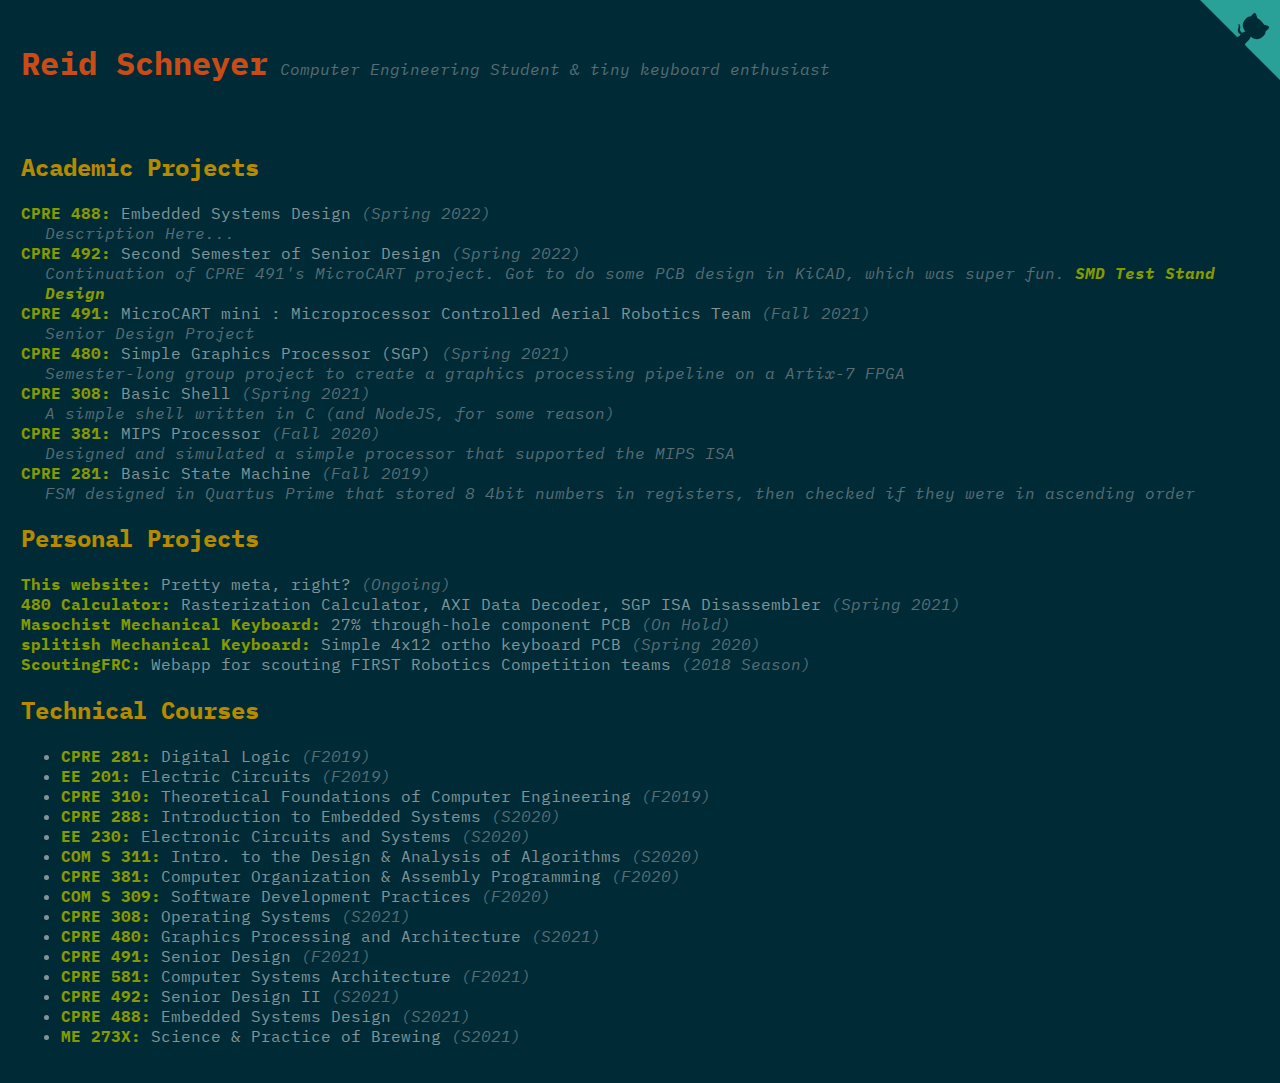
==== index.html @ e94dc869 "forgot I dropped 490 lol" ====
<!DOCTYPE html>
<html>
    <head>

        <link rel="stylesheet" href="style.css">
        <link rel="preconnect" href="https://fonts.gstatic.com">
        <link href="https://fonts.googleapis.com/css2?family=IBM+Plex+Mono&display=swap" rel="stylesheet">
        <link rel="icon" type="image/png" href="ried.png">
        <script src="index.js"></script>
        <title>Reid Schneyer</title>
    </head>
    <body>
        <a href="https://github.com/RSchneyer" class="github-corner" aria-label="View source on GitHub"><svg width="80" height="80" viewBox="0 0 250 250" style="fill:#2aa198; color:#002b36; position: absolute; top: 0; border: 0; right: 0;" aria-hidden="true"><path d="M0,0 L115,115 L130,115 L142,142 L250,250 L250,0 Z"></path><path d="M128.3,109.0 C113.8,99.7 119.0,89.6 119.0,89.6 C122.0,82.7 120.5,78.6 120.5,78.6 C119.2,72.0 123.4,76.3 123.4,76.3 C127.3,80.9 125.5,87.3 125.5,87.3 C122.9,97.6 130.6,101.9 134.4,103.2" fill="currentColor" style="transform-origin: 130px 106px;" class="octo-arm"></path><path d="M115.0,115.0 C114.9,115.1 118.7,116.5 119.8,115.4 L133.7,101.6 C136.9,99.2 139.9,98.4 142.2,98.6 C133.8,88.0 127.5,74.4 143.8,58.0 C148.5,53.4 154.0,51.2 159.7,51.0 C160.3,49.4 163.2,43.6 171.4,40.1 C171.4,40.1 176.1,42.5 178.8,56.2 C183.1,58.6 187.2,61.8 190.9,65.4 C194.5,69.0 197.7,73.2 200.1,77.6 C213.8,80.2 216.3,84.9 216.3,84.9 C212.7,93.1 206.9,96.0 205.4,96.6 C205.1,102.4 203.0,107.8 198.3,112.5 C181.9,128.9 168.3,122.5 157.7,114.1 C157.9,116.9 156.7,120.9 152.7,124.9 L141.0,136.5 C139.8,137.7 141.6,141.9 141.8,141.8 Z" fill="currentColor" class="octo-body"></path></svg></a><style>.github-corner:hover .octo-arm{animation:octocat-wave 560ms ease-in-out}@keyframes octocat-wave{0%,100%{transform:rotate(0)}20%,60%{transform:rotate(-25deg)}40%,80%{transform:rotate(10deg)}}@media (max-width:500px){.github-corner:hover .octo-arm{animation:none}.github-corner .octo-arm{animation:octocat-wave 560ms ease-in-out}}</style>
        <div class="flex-all">
            <div class="flex-header">
                <h1>Reid Schneyer</h1>
                <i>Computer Engineering Student & tiny keyboard enthusiast</i>
            </div>
            <div class="flex-content">
                <div>
                    <h2>Academic Projects</h2>
                    <div class="flex-project">
                        <b>CPRE 488:</b>
                        <span>Embedded Systems Design</span>
                        <i>(Spring 2022)</i>
                        <div style="display: block;" class="info" id="kb_firmware_info">
                            <i>Description Here...</i>
                        </div>
                    </div>
                    <div class="flex-project">
                        <b>CPRE 492:</b>
                        <span>Second Semester of Senior Design</span>
                        <i>(Spring 2022)</i>
                        <div style="display: block;" class="info" id="kb_firmware_info">
                            <i>Continuation of CPRE 491's MicroCART project. Got to do some PCB design in KiCAD, which was super fun.</i>
                            <i><a href="https://github.com/RSchneyer/test_stand_smd_design">SMD Test Stand Design</a></i>
                        </div>
                    </div>
                    <div class="flex-project">
                        <b onclick="showProjectData('senior_design')">CPRE 491:</b>
                        <span> MicroCART mini : Microprocessor Controlled Aerial Robotics Team</span>
                        <i>(Fall 2021)</i>
                        <div style="display: block;" class="info" id="kb_firmware_info">
                            <i>Senior Design Project</i>
                        </div>
                    </div>
                    <div class="flex-project">
                        <b onclick="showProjectData('sgp_info')">CPRE 480:</b>
                        <span>Simple Graphics Processor (SGP)</span>
                        <i>(Spring 2021)</i>
                        <div style="display: block;" class="info" id="sgp_info">
                            <i>Semester-long group project to create a graphics processing pipeline on a Artix-7 FPGA</i>
                        </div>
                    </div>
                    <div class="flex-project">
                        <b onclick="showProjectData('shell_info')">CPRE 308:</b>
                        <span>Basic Shell</span>
                        <i>(Spring 2021)</i>
                        <div style="display: block;" class="info" id="shell_info">
                            <i>A simple shell written in C (and NodeJS, for some reason)</i>
                        </div>
                    </div>
                    <div class="flex-project">
                        <b onclick="showProjectData('proc_info')">CPRE 381:</b>
                        <span>MIPS Processor</span>
                        <i>(Fall 2020)</i>
                        <div style="display: block;" class="info" id="proc_info">
                            <i>Designed and simulated a simple processor that supported the MIPS ISA</i>
                        </div>
                    </div>
                    <div class="flex-project">
                        <b onclick="showProjectData('fsm_info')">CPRE 281:</b>
                        <span>Basic State Machine</span>
                        <i>(Fall 2019)</i>
                        <div style="display: block;" class="info" id="fsm_info">
                            <i>FSM designed in Quartus Prime that stored 8 4bit numbers in registers, then checked if they were in ascending order </i>
                        </div>
                    </div>
                </div>
                <div>
                    <h2>Personal Projects</h2>
                    <div class="flex-project">
                        <a href="https://github.com/RSchneyer/rschneyer.github.io" target="_blank">This website:</a>
                        <span>Pretty meta, right?</span>
                        <i>(Ongoing)</i>
                    </div>
                    <div class="flex-project">
                        <a href="https://github.com/RSchneyer/raster_calc" target="_blank">480 Calculator:</a>
                        <span>Rasterization Calculator, AXI Data Decoder, SGP ISA Disassembler</span>
                        <i>(Spring 2021)</i>
                    </div>
                    <div class="flex-project">
                        <a href="https://github.com/RSchneyer/masochist" target="_blank">Masochist Mechanical Keyboard:</a>
                        <span>27% through-hole component PCB</span>
                        <i>(On Hold)</i>
                    </div>
                    <div class="flex-project">
                        <a href="https://github.com/RSchneyer/splitish" target="_blank">splitish Mechanical Keyboard:</a>
                        <span>Simple 4x12 ortho keyboard PCB</span>
                        <i>(Spring 2020)</i>
                    </div>
                    <div class="flex-project">
                        <a href="https://github.com/RSchneyer/scoutingfrc" target="_blank">ScoutingFRC:</a>
                        <span>Webapp for scouting FIRST Robotics Competition teams</span>
                        <i>(2018 Season)</i>
                    </div>
                </div>
                <div>
                    <h2>Technical Courses</h2>
                    <ul>
                        <li><b>CPRE 281:</b> Digital Logic <i>(F2019)</i></li>
                        <li><b>EE 201:</b> Electric Circuits <i>(F2019)</i></li>
                        <li><b>CPRE 310:</b> Theoretical Foundations of Computer Engineering <i>(F2019)</i></li>
                        <li><b>CPRE 288:</b> Introduction to Embedded Systems <i>(S2020)</i></li>
                        <li><b>EE 230:</b> Electronic Circuits and Systems <i>(S2020)</i></li>
                        <li><b>COM S 311:</b> Intro. to the Design & Analysis of Algorithms <i>(S2020)</i></li>
                        <li><b>CPRE 381:</b> Computer Organization & Assembly Programming <i>(F2020)</i></li>
                        <li><b>COM S 309:</b> Software Development Practices <i>(F2020)</i></li>
                        <li><b>CPRE 308:</b> Operating Systems <i>(S2021)</i></li>
                        <li><b>CPRE 480:</b> Graphics Processing and Architecture <i>(S2021)</i></li>
                        <li><b>CPRE 491:</b> Senior Design <i>(F2021)</i></li>
                        <li><b>CPRE 581:</b> Computer Systems Architecture <i>(F2021)</i></li>
                        <li><b>CPRE 492:</b> Senior Design II <i>(S2021)</i></li>
                        <li><b>CPRE 488:</b> Embedded Systems Design <i>(S2021)</i></li>
                        <li><b>ME 273X:</b> Science & Practice of Brewing <i>(S2021)</i></li>
                    </ul>
                </div>
            </div>
        </div>
    </body>
</html>
---- style.css ----
:root{
    --emp-content: #93a1a1;
    --base-content: #839496;
    --bkgnd-color: #002b36;
    --base02: 	#073642;
    --sol-yel: #b58900;
    --sol-orng: #cb4b16;
    --sol-red: #dc322f;
    --sol-mag: #d33682;
    --sol-vio: #6c71c4;
    --sol-blu: #268bd2;
    --sol-cyn: #2aa198;
    --sol-grn: #859900; 
}

body {
    font-family: 'IBM Plex Mono';
    background-color: var(--bkgnd-color);
}
.flex-all {
    display: flex;
    flex-direction: column;
    color: var(--base-content);
}

.info {
    padding-left: 2%;
}

i {
    color:#586e75;
}
h1 {
    color: var(--sol-orng);
}
h2 {
    color: var(--sol-yel);
}
b {
    color:var(--sol-grn);
}
a {
    font-weight: bold;
    text-decoration: none;
}
a:link {
    color:var(--sol-grn);
    text-decoration: none;
}
a:visited {
    color:var(--sol-vio);
    text-decoration: none;
}

.flex-all > div {
    margin: 1%;
}
.flex-header {
    display: flex;
    flex-direction: row;

}

.flex-header > i {
    align-self:center; 
    padding-left: 1%;
    padding-top: 1%;
}
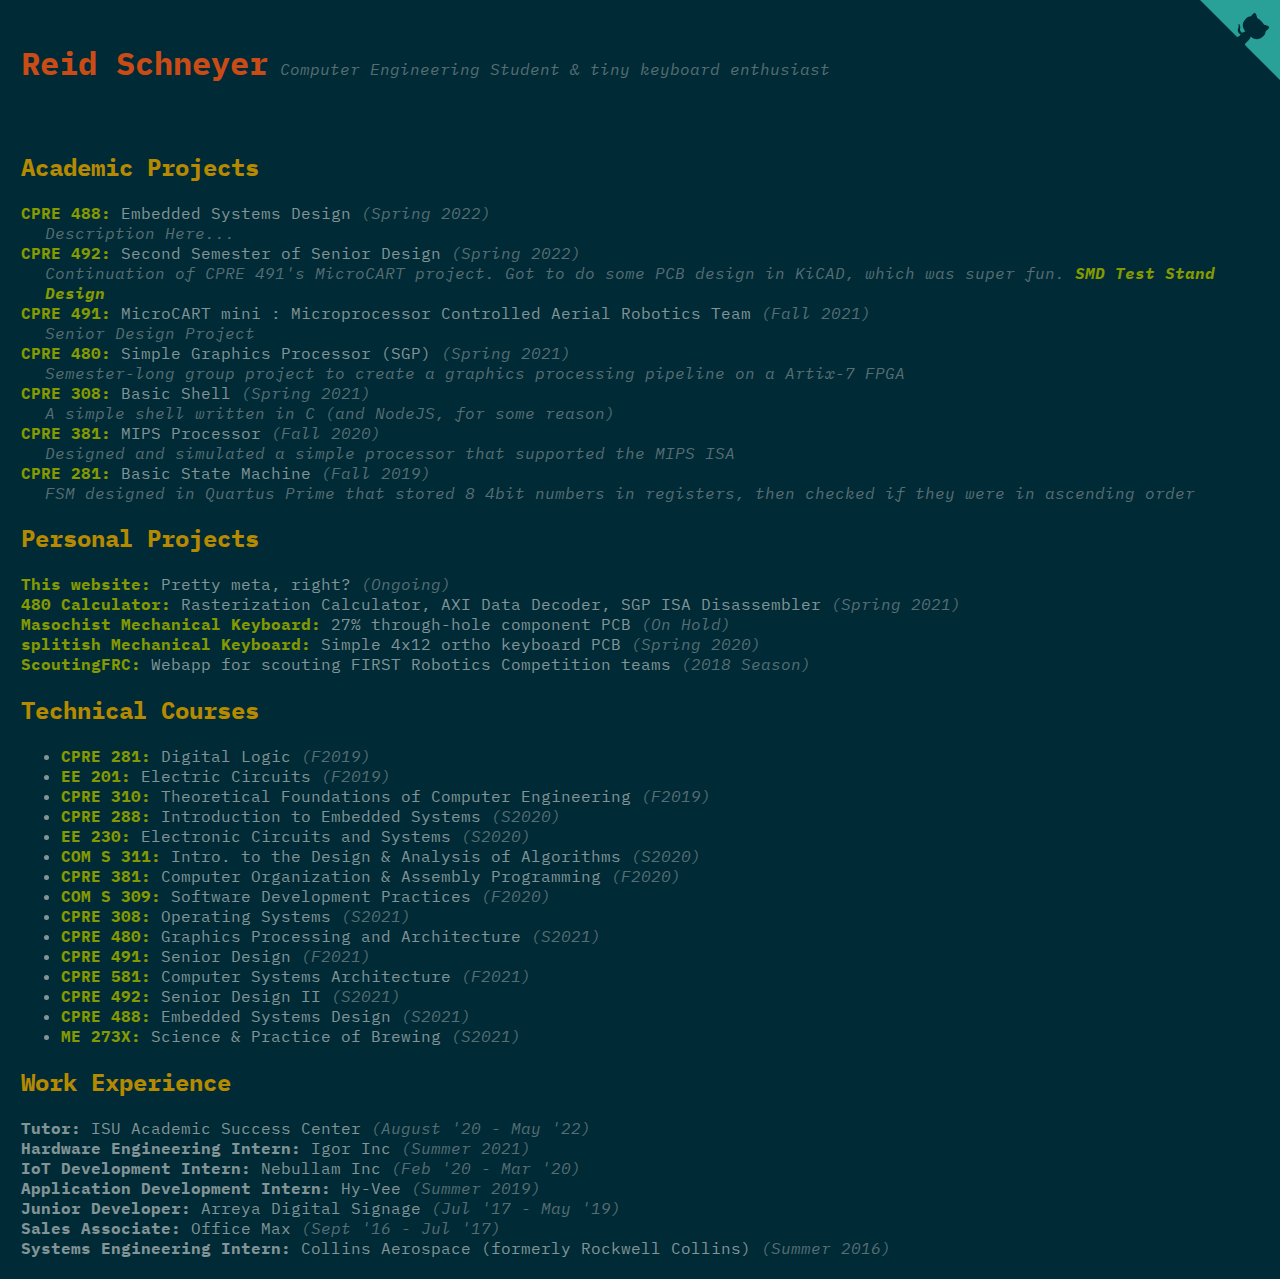
==== commit 5a4711d5: "added work experience" ====
--- a/index.html
+++ b/index.html
@@ -125,6 +125,49 @@
                         <li><b>ME 273X:</b> Science & Practice of Brewing <i>(S2021)</i></li>
                     </ul>
                 </div>
+                <div>
+                    <h2>Work Experience</h2>
+                    <!-- <div class="flex-project"> -->
+                        <!-- <a>Firmware Engineer:</a> -->
+                        <!-- <span>Milwaukee Tool</span> -->
+                        <!-- <i>(July 2022)</i> -->
+                    <!-- </div> -->
+                    <div class="flex-project">
+                        <a>Tutor:</a>
+                        <span>ISU Academic Success Center</span>
+                        <i>(August '20 - May '22)</i>
+                    </div>
+                    <div class="flex-project">
+                        <a>Hardware Engineering Intern:</a>
+                        <span>Igor Inc</span>
+                        <i>(Summer 2021)</i>
+                    </div>
+                    <div class="flex-project">
+                        <a>IoT Development Intern:</a>
+                        <span>Nebullam Inc</span>
+                        <i>(Feb '20 - Mar '20)</i>
+                    </div>
+                    <div class="flex-project">
+                        <a>Application Development Intern:</a>
+                        <span>Hy-Vee</span>
+                        <i>(Summer 2019)</i>
+                    </div>
+                    <div class="flex-project">
+                        <a>Junior Developer:</a>
+                        <span>Arreya Digital Signage</span>
+                        <i>(Jul '17 - May '19)</i>
+                    </div>
+                    <div class="flex-project">
+                        <a>Sales Associate:</a>
+                        <span>Office Max</span>
+                        <i>(Sept '16 - Jul '17)</i>
+                    </div>
+                    <div class="flex-project">
+                        <a>Systems Engineering Intern:</a>
+                        <span>Collins Aerospace (formerly Rockwell Collins)</span>
+                        <i>(Summer 2016)</i>
+                    </div>
+                </div>
             </div>
         </div>
     </body>
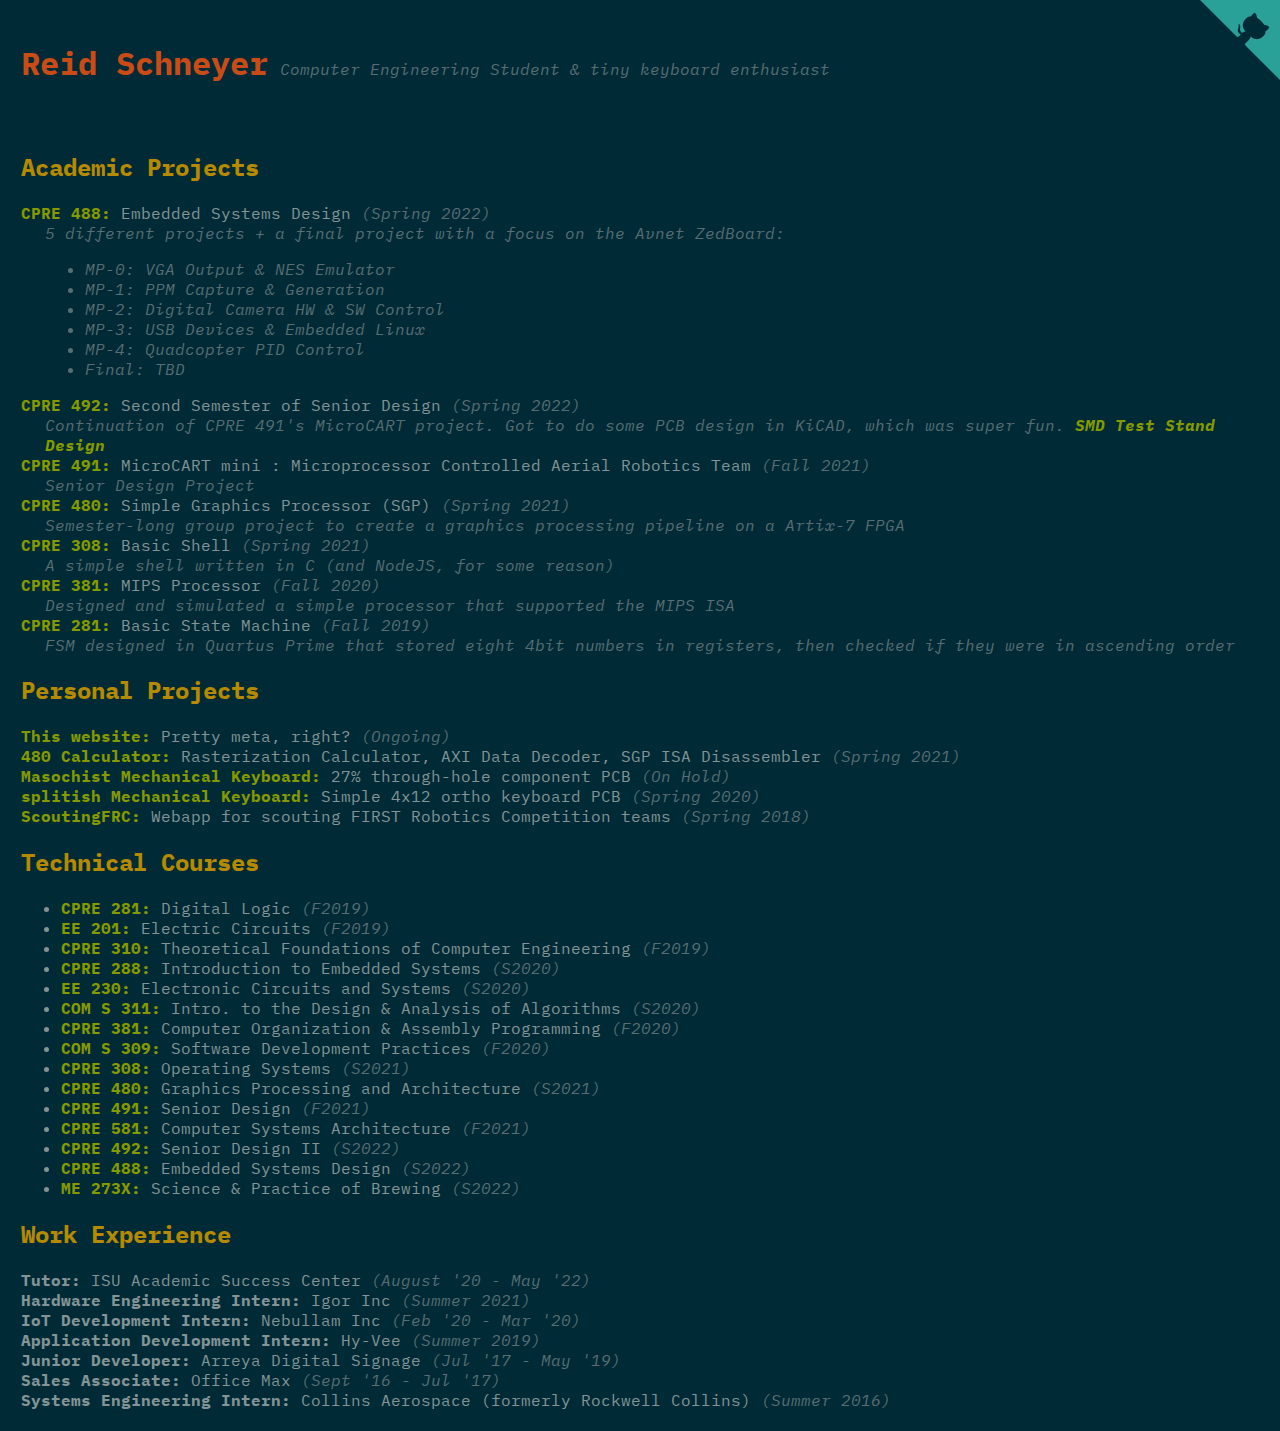
==== commit 45cece71: "Updated Academic Projects section, other small changes" ====
--- a/index.html
+++ b/index.html
@@ -24,7 +24,15 @@
                         <span>Embedded Systems Design</span>
                         <i>(Spring 2022)</i>
                         <div style="display: block;" class="info" id="kb_firmware_info">
-                            <i>Description Here...</i>
+                            <i>5 different projects + a final project with a focus on the Avnet ZedBoard:</i>
+                            <ul class="project_list">
+                                <li>MP-0: VGA Output & NES Emulator</li>
+                                <li>MP-1: PPM Capture & Generation</li>
+                                <li>MP-2: Digital Camera HW & SW Control</li>
+                                <li>MP-3: USB Devices & Embedded Linux</li>
+                                <li>MP-4: Quadcopter PID Control</li>
+                                <li>Final: TBD</li>
+                            </ul>
                         </div>
                     </div>
                     <div class="flex-project">
@@ -73,7 +81,7 @@
                         <span>Basic State Machine</span>
                         <i>(Fall 2019)</i>
                         <div style="display: block;" class="info" id="fsm_info">
-                            <i>FSM designed in Quartus Prime that stored 8 4bit numbers in registers, then checked if they were in ascending order </i>
+                            <i>FSM designed in Quartus Prime that stored eight 4bit numbers in registers, then checked if they were in ascending order </i>
                         </div>
                     </div>
                 </div>
@@ -102,7 +110,7 @@
                     <div class="flex-project">
                         <a href="https://github.com/RSchneyer/scoutingfrc" target="_blank">ScoutingFRC:</a>
                         <span>Webapp for scouting FIRST Robotics Competition teams</span>
-                        <i>(2018 Season)</i>
+                        <i>(Spring 2018)</i>
                     </div>
                 </div>
                 <div>
@@ -120,9 +128,9 @@
                         <li><b>CPRE 480:</b> Graphics Processing and Architecture <i>(S2021)</i></li>
                         <li><b>CPRE 491:</b> Senior Design <i>(F2021)</i></li>
                         <li><b>CPRE 581:</b> Computer Systems Architecture <i>(F2021)</i></li>
-                        <li><b>CPRE 492:</b> Senior Design II <i>(S2021)</i></li>
-                        <li><b>CPRE 488:</b> Embedded Systems Design <i>(S2021)</i></li>
-                        <li><b>ME 273X:</b> Science & Practice of Brewing <i>(S2021)</i></li>
+                        <li><b>CPRE 492:</b> Senior Design II <i>(S2022)</i></li>
+                        <li><b>CPRE 488:</b> Embedded Systems Design <i>(S2022)</i></li>
+                        <li><b>ME 273X:</b> Science & Practice of Brewing <i>(S2022)</i></li>
                     </ul>
                 </div>
                 <div>
--- a/style.css
+++ b/style.css
@@ -29,6 +29,10 @@
 
 i {
     color:#586e75;
+}
+.project_list {
+    color:#586e75;
+    font-style: italic;
 }
 h1 {
     color: var(--sol-orng);
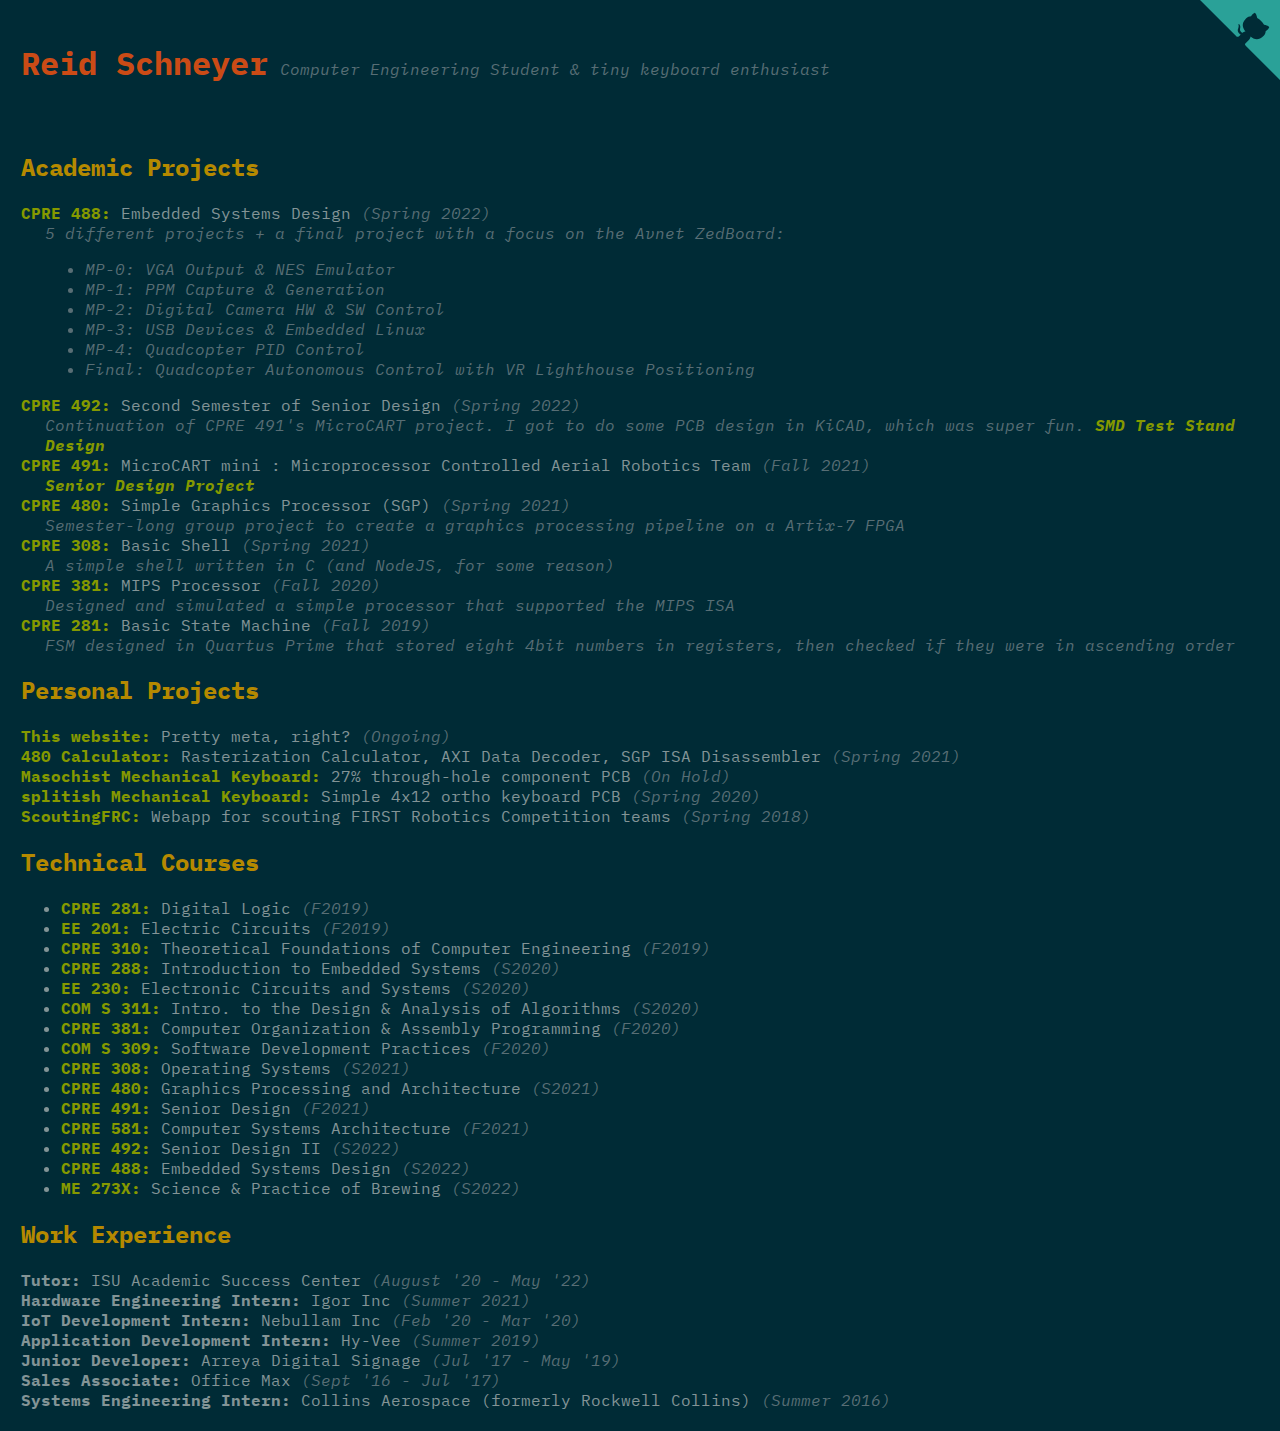
==== commit 0c99ab43: "Updated 488 projects" ====
--- a/index.html
+++ b/index.html
@@ -26,12 +26,12 @@
                         <div style="display: block;" class="info" id="kb_firmware_info">
                             <i>5 different projects + a final project with a focus on the Avnet ZedBoard:</i>
                             <ul class="project_list">
-                                <li>MP-0: VGA Output & NES Emulator</li>
-                                <li>MP-1: PPM Capture & Generation</li>
-                                <li>MP-2: Digital Camera HW & SW Control</li>
-                                <li>MP-3: USB Devices & Embedded Linux</li>
-                                <li>MP-4: Quadcopter PID Control</li>
-                                <li>Final: TBD</li>
+                                <li>MP-0:  VGA Output & NES Emulator</li>
+                                <li>MP-1:  PPM Capture & Generation</li>
+                                <li>MP-2:  Digital Camera HW & SW Control</li>
+                                <li>MP-3:  USB Devices & Embedded Linux</li>
+                                <li>MP-4:  Quadcopter PID Control</li>
+                                <li>Final: Quadcopter Autonomous Control with VR Lighthouse Positioning</li>
                             </ul>
                         </div>
                     </div>
@@ -40,7 +40,7 @@
                         <span>Second Semester of Senior Design</span>
                         <i>(Spring 2022)</i>
                         <div style="display: block;" class="info" id="kb_firmware_info">
-                            <i>Continuation of CPRE 491's MicroCART project. Got to do some PCB design in KiCAD, which was super fun.</i>
+                            <i>Continuation of CPRE 491's MicroCART project. I got to do some PCB design in KiCAD, which was super fun.</i>
                             <i><a href="https://github.com/RSchneyer/test_stand_smd_design">SMD Test Stand Design</a></i>
                         </div>
                     </div>
@@ -49,7 +49,7 @@
                         <span> MicroCART mini : Microprocessor Controlled Aerial Robotics Team</span>
                         <i>(Fall 2021)</i>
                         <div style="display: block;" class="info" id="kb_firmware_info">
-                            <i>Senior Design Project</i>
+                            <i><a href="http://sdmay22-43.sd.ece.iastate.edu/">Senior Design Project</a></i>
                         </div>
                     </div>
                     <div class="flex-project">
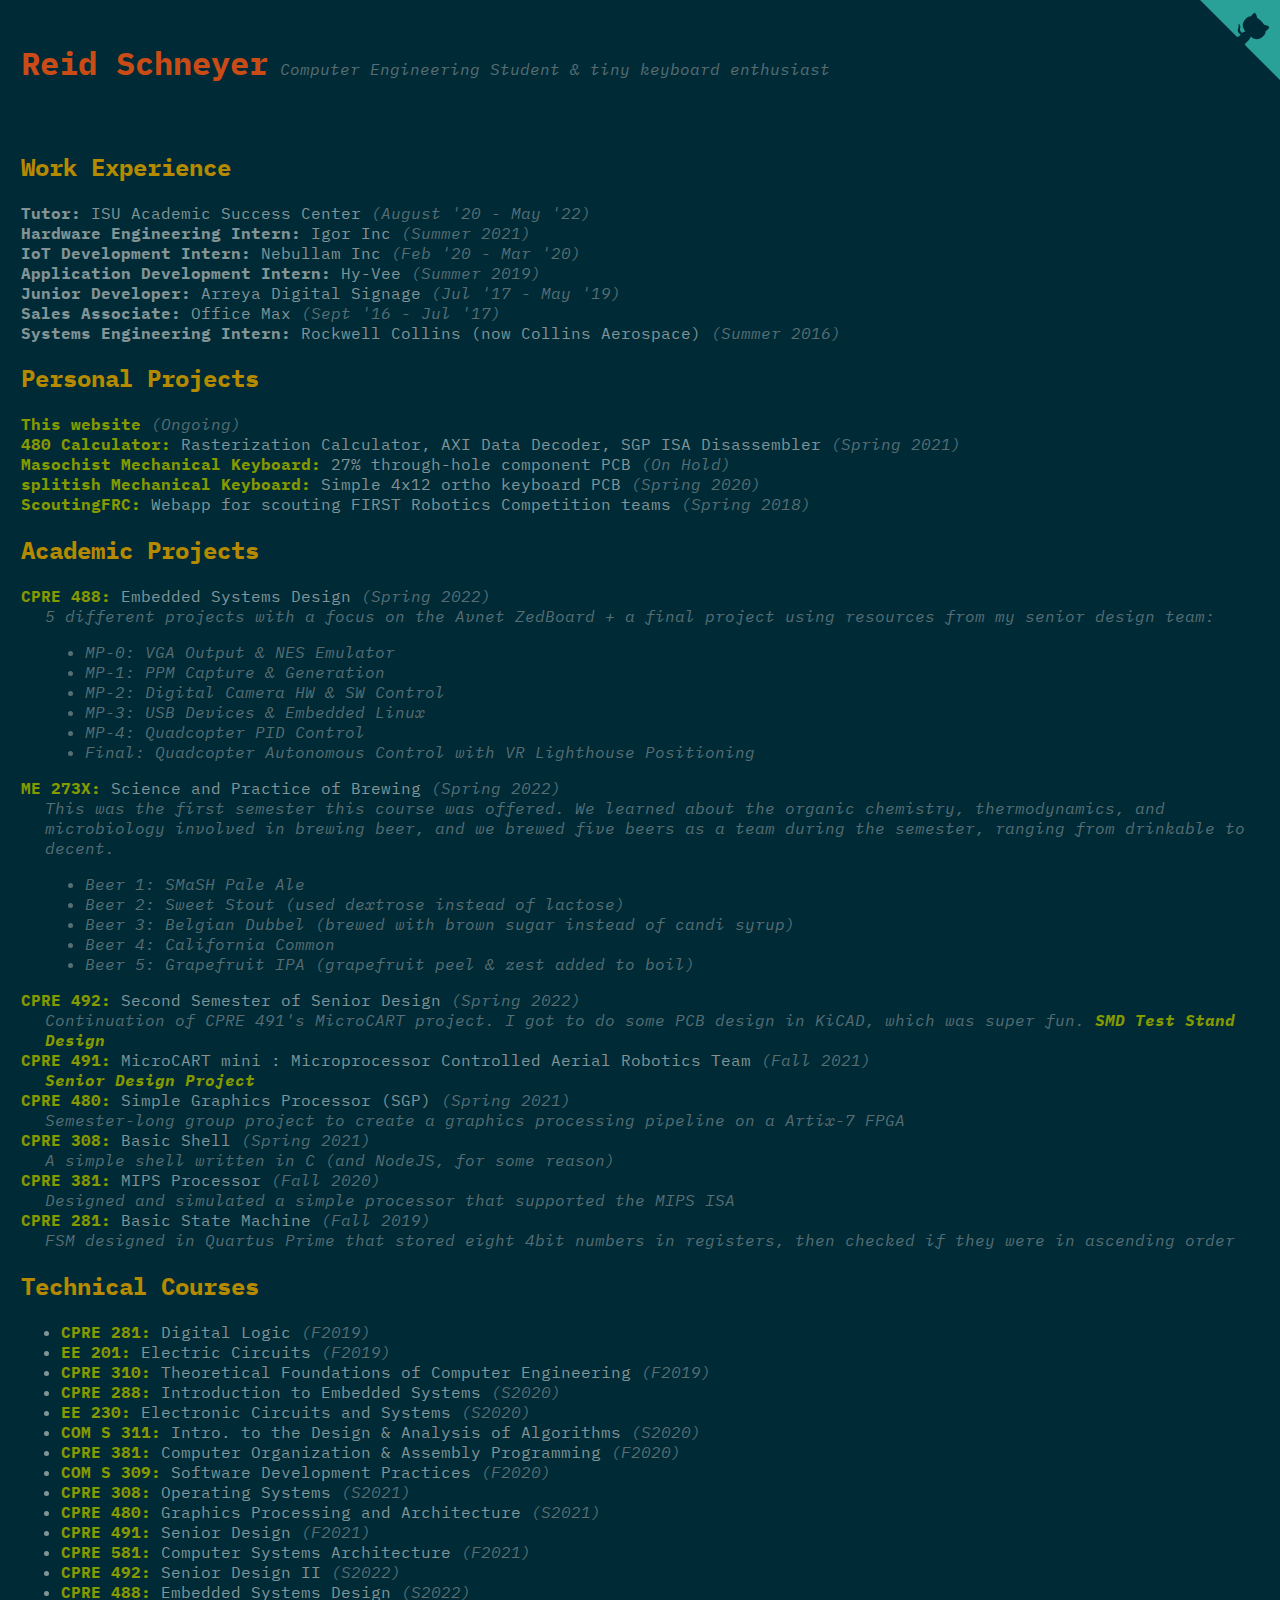
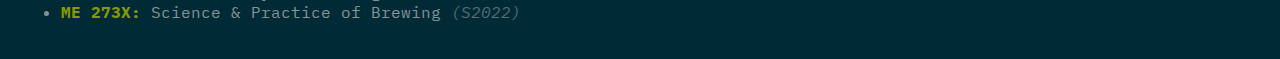
==== commit f8f63a69: "lots of updates" ====
--- a/index.html
+++ b/index.html
@@ -17,14 +17,84 @@
                 <i>Computer Engineering Student & tiny keyboard enthusiast</i>
             </div>
             <div class="flex-content">
-                <div>
+                <div id="work_experience">
+                    <h2>Work Experience</h2>
+                    <!-- <div class="flex-project"> -->
+                        <!-- <a>Firmware Engineer:</a> -->
+                        <!-- <span>Milwaukee Tool</span> -->
+                        <!-- <i>(July '22 - Present)</i> -->
+                    <!-- </div> -->
+                    <div class="flex-project">
+                        <a>Tutor:</a>
+                        <span>ISU Academic Success Center</span>
+                        <i>(August '20 - May '22)</i>
+                    </div>
+                    <div class="flex-project">
+                        <a>Hardware Engineering Intern:</a>
+                        <span>Igor Inc</span>
+                        <i>(Summer 2021)</i>
+                    </div>
+                    <div class="flex-project">
+                        <a>IoT Development Intern:</a>
+                        <span>Nebullam Inc</span>
+                        <i>(Feb '20 - Mar '20)</i>
+                    </div>
+                    <div class="flex-project">
+                        <a>Application Development Intern:</a>
+                        <span>Hy-Vee</span>
+                        <i>(Summer 2019)</i>
+                    </div>
+                    <div class="flex-project">
+                        <a>Junior Developer:</a>
+                        <span>Arreya Digital Signage</span>
+                        <i>(Jul '17 - May '19)</i>
+                    </div>
+                    <div class="flex-project">
+                        <a>Sales Associate:</a>
+                        <span>Office Max</span>
+                        <i>(Sept '16 - Jul '17)</i>
+                    </div>
+                    <div class="flex-project">
+                        <a>Systems Engineering Intern:</a>
+                        <span>Rockwell Collins (now Collins Aerospace)</span>
+                        <i>(Summer 2016)</i>
+                    </div>
+                </div>
+                <div id="personal_projects">
+                    <h2>Personal Projects</h2>
+                    <div class="flex-project">
+                        <a href="https://github.com/RSchneyer/rschneyer.github.io" target="_blank">This website</a>
+                        <i>(Ongoing)</i>
+                    </div>
+                    <div class="flex-project">
+                        <a href="https://github.com/RSchneyer/raster_calc" target="_blank">480 Calculator:</a>
+                        <span>Rasterization Calculator, AXI Data Decoder, SGP ISA Disassembler</span>
+                        <i>(Spring 2021)</i>
+                    </div>
+                    <div class="flex-project">
+                        <a href="https://github.com/RSchneyer/masochist" target="_blank">Masochist Mechanical Keyboard:</a>
+                        <span>27% through-hole component PCB</span>
+                        <i>(On Hold)</i>
+                    </div>
+                    <div class="flex-project">
+                        <a href="https://github.com/RSchneyer/splitish" target="_blank">splitish Mechanical Keyboard:</a>
+                        <span>Simple 4x12 ortho keyboard PCB</span>
+                        <i>(Spring 2020)</i>
+                    </div>
+                    <div class="flex-project">
+                        <a href="https://github.com/RSchneyer/scoutingfrc" target="_blank">ScoutingFRC:</a>
+                        <span>Webapp for scouting FIRST Robotics Competition teams</span>
+                        <i>(Spring 2018)</i>
+                    </div>
+                </div>
+                <div id="academic_projects">
                     <h2>Academic Projects</h2>
                     <div class="flex-project">
                         <b>CPRE 488:</b>
                         <span>Embedded Systems Design</span>
                         <i>(Spring 2022)</i>
                         <div style="display: block;" class="info" id="kb_firmware_info">
-                            <i>5 different projects + a final project with a focus on the Avnet ZedBoard:</i>
+                            <i>5 different projects with a focus on the Avnet ZedBoard + a final project using resources from my senior design team:</i>
                             <ul class="project_list">
                                 <li>MP-0:  VGA Output & NES Emulator</li>
                                 <li>MP-1:  PPM Capture & Generation</li>
@@ -32,6 +102,23 @@
                                 <li>MP-3:  USB Devices & Embedded Linux</li>
                                 <li>MP-4:  Quadcopter PID Control</li>
                                 <li>Final: Quadcopter Autonomous Control with VR Lighthouse Positioning</li>
+                            </ul>
+                        </div>
+                    </div>
+                    <div class="flex-project">
+                        <b>ME 273X:</b>
+                        <span>Science and Practice of Brewing</span>
+                        <i>(Spring 2022)</i>
+                        <div style="display: block;" class="info" id="kb_firmware_info">
+                            <i>This was the first semester this course was offered. We learned about the organic chemistry, thermodynamics, and microbiology
+                               involved in brewing beer, and we brewed five beers as a team during the semester, ranging from drinkable to decent.
+                            </i>
+                            <ul class="project_list">
+                                <li>Beer 1: SMaSH Pale Ale</li>
+                                <li>Beer 2: Sweet Stout (used dextrose instead of lactose)</li>
+                                <li>Beer 3: Belgian Dubbel (brewed with brown sugar instead of candi syrup)</li>
+                                <li>Beer 4: California Common</li>
+                                <li>Beer 5: Grapefruit IPA (grapefruit peel & zest added to boil)</li>
                             </ul>
                         </div>
                     </div>
@@ -85,35 +172,7 @@
                         </div>
                     </div>
                 </div>
-                <div>
-                    <h2>Personal Projects</h2>
-                    <div class="flex-project">
-                        <a href="https://github.com/RSchneyer/rschneyer.github.io" target="_blank">This website:</a>
-                        <span>Pretty meta, right?</span>
-                        <i>(Ongoing)</i>
-                    </div>
-                    <div class="flex-project">
-                        <a href="https://github.com/RSchneyer/raster_calc" target="_blank">480 Calculator:</a>
-                        <span>Rasterization Calculator, AXI Data Decoder, SGP ISA Disassembler</span>
-                        <i>(Spring 2021)</i>
-                    </div>
-                    <div class="flex-project">
-                        <a href="https://github.com/RSchneyer/masochist" target="_blank">Masochist Mechanical Keyboard:</a>
-                        <span>27% through-hole component PCB</span>
-                        <i>(On Hold)</i>
-                    </div>
-                    <div class="flex-project">
-                        <a href="https://github.com/RSchneyer/splitish" target="_blank">splitish Mechanical Keyboard:</a>
-                        <span>Simple 4x12 ortho keyboard PCB</span>
-                        <i>(Spring 2020)</i>
-                    </div>
-                    <div class="flex-project">
-                        <a href="https://github.com/RSchneyer/scoutingfrc" target="_blank">ScoutingFRC:</a>
-                        <span>Webapp for scouting FIRST Robotics Competition teams</span>
-                        <i>(Spring 2018)</i>
-                    </div>
-                </div>
-                <div>
+                <div id="technical_courses">
                     <h2>Technical Courses</h2>
                     <ul>
                         <li><b>CPRE 281:</b> Digital Logic <i>(F2019)</i></li>
@@ -133,49 +192,6 @@
                         <li><b>ME 273X:</b> Science & Practice of Brewing <i>(S2022)</i></li>
                     </ul>
                 </div>
-                <div>
-                    <h2>Work Experience</h2>
-                    <!-- <div class="flex-project"> -->
-                        <!-- <a>Firmware Engineer:</a> -->
-                        <!-- <span>Milwaukee Tool</span> -->
-                        <!-- <i>(July 2022)</i> -->
-                    <!-- </div> -->
-                    <div class="flex-project">
-                        <a>Tutor:</a>
-                        <span>ISU Academic Success Center</span>
-                        <i>(August '20 - May '22)</i>
-                    </div>
-                    <div class="flex-project">
-                        <a>Hardware Engineering Intern:</a>
-                        <span>Igor Inc</span>
-                        <i>(Summer 2021)</i>
-                    </div>
-                    <div class="flex-project">
-                        <a>IoT Development Intern:</a>
-                        <span>Nebullam Inc</span>
-                        <i>(Feb '20 - Mar '20)</i>
-                    </div>
-                    <div class="flex-project">
-                        <a>Application Development Intern:</a>
-                        <span>Hy-Vee</span>
-                        <i>(Summer 2019)</i>
-                    </div>
-                    <div class="flex-project">
-                        <a>Junior Developer:</a>
-                        <span>Arreya Digital Signage</span>
-                        <i>(Jul '17 - May '19)</i>
-                    </div>
-                    <div class="flex-project">
-                        <a>Sales Associate:</a>
-                        <span>Office Max</span>
-                        <i>(Sept '16 - Jul '17)</i>
-                    </div>
-                    <div class="flex-project">
-                        <a>Systems Engineering Intern:</a>
-                        <span>Collins Aerospace (formerly Rockwell Collins)</span>
-                        <i>(Summer 2016)</i>
-                    </div>
-                </div>
             </div>
         </div>
     </body>
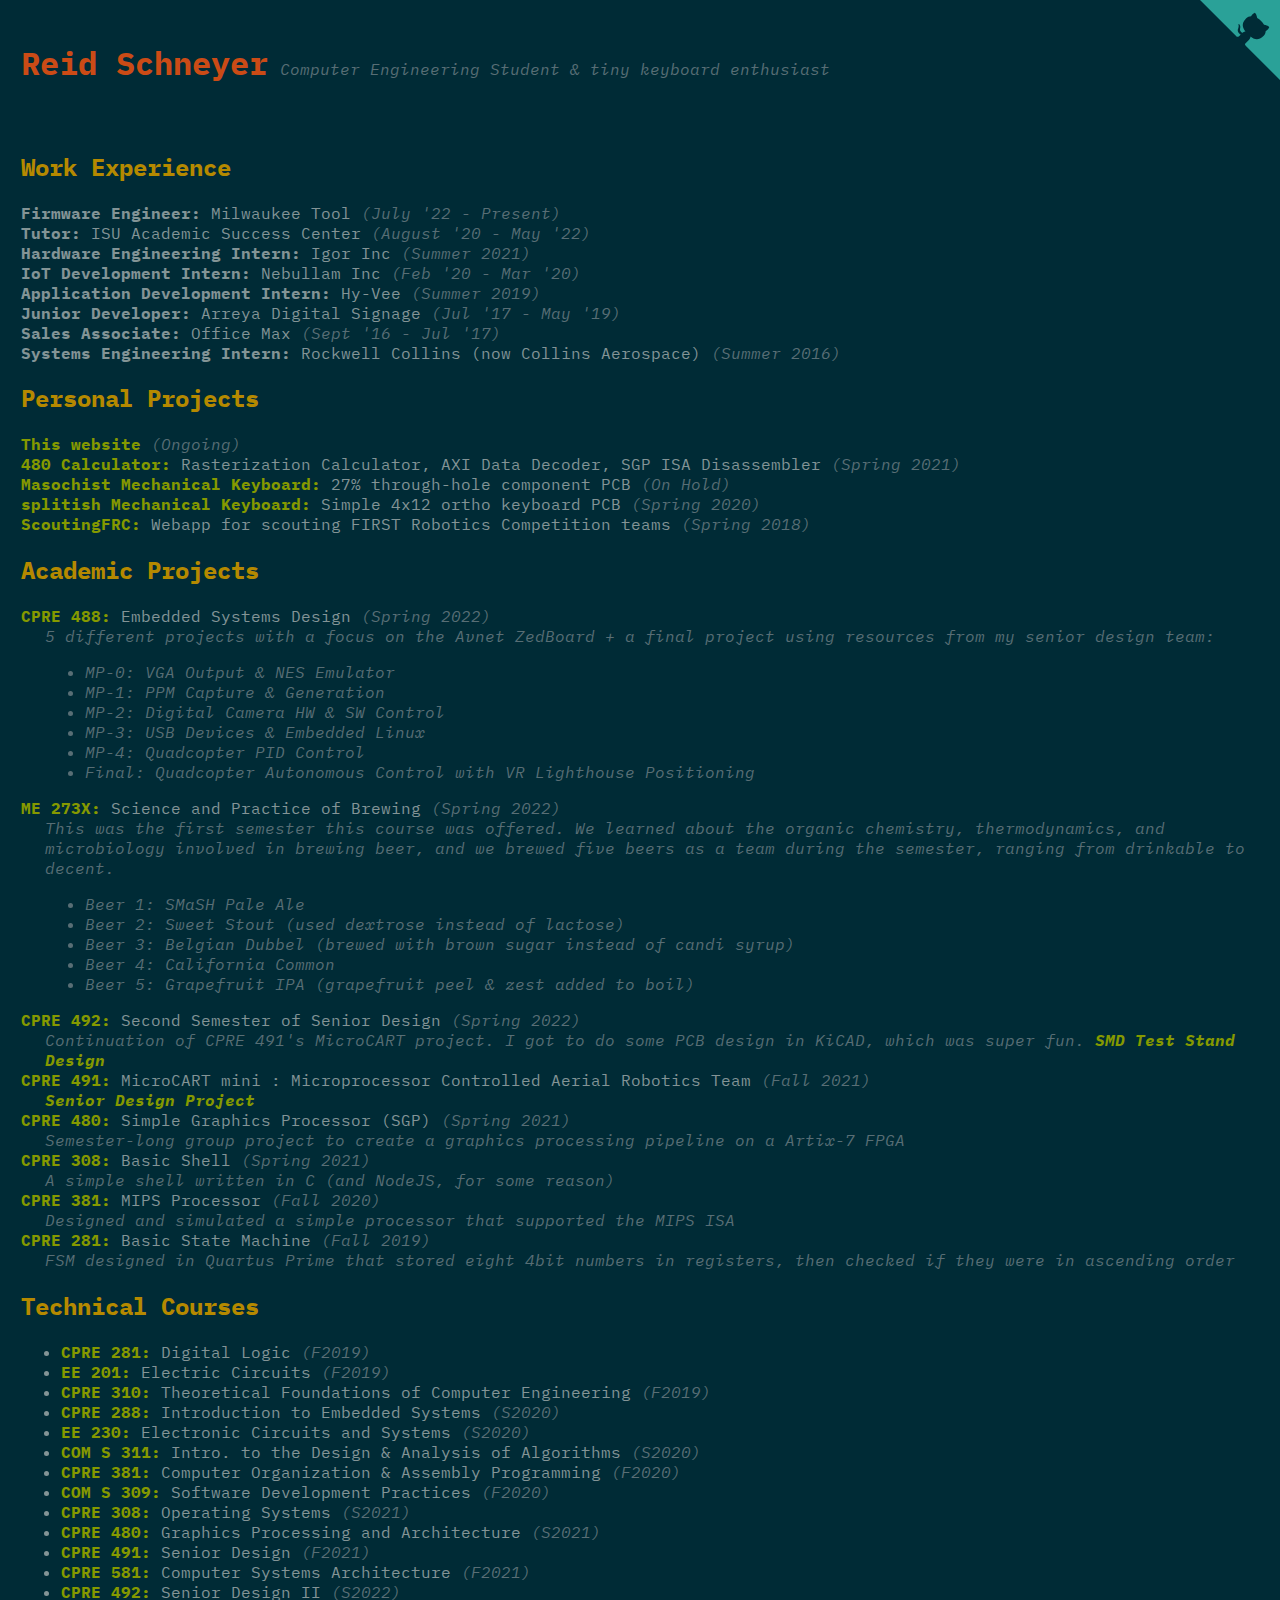
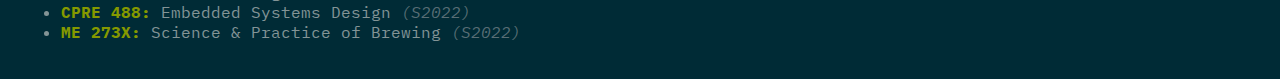
==== commit 50fb903b: "Add METCO FW Engineer" ====
--- a/index.html
+++ b/index.html
@@ -19,11 +19,11 @@
             <div class="flex-content">
                 <div id="work_experience">
                     <h2>Work Experience</h2>
-                    <!-- <div class="flex-project"> -->
-                        <!-- <a>Firmware Engineer:</a> -->
-                        <!-- <span>Milwaukee Tool</span> -->
-                        <!-- <i>(July '22 - Present)</i> -->
-                    <!-- </div> -->
+                    <div class="flex-project">
+                        <a>Firmware Engineer:</a>
+                        <span>Milwaukee Tool</span>
+                        <i>(July '22 - Present)</i>
+                    </div>
                     <div class="flex-project">
                         <a>Tutor:</a>
                         <span>ISU Academic Success Center</span>
@@ -195,4 +195,4 @@
             </div>
         </div>
     </body>
-</html>+</html>
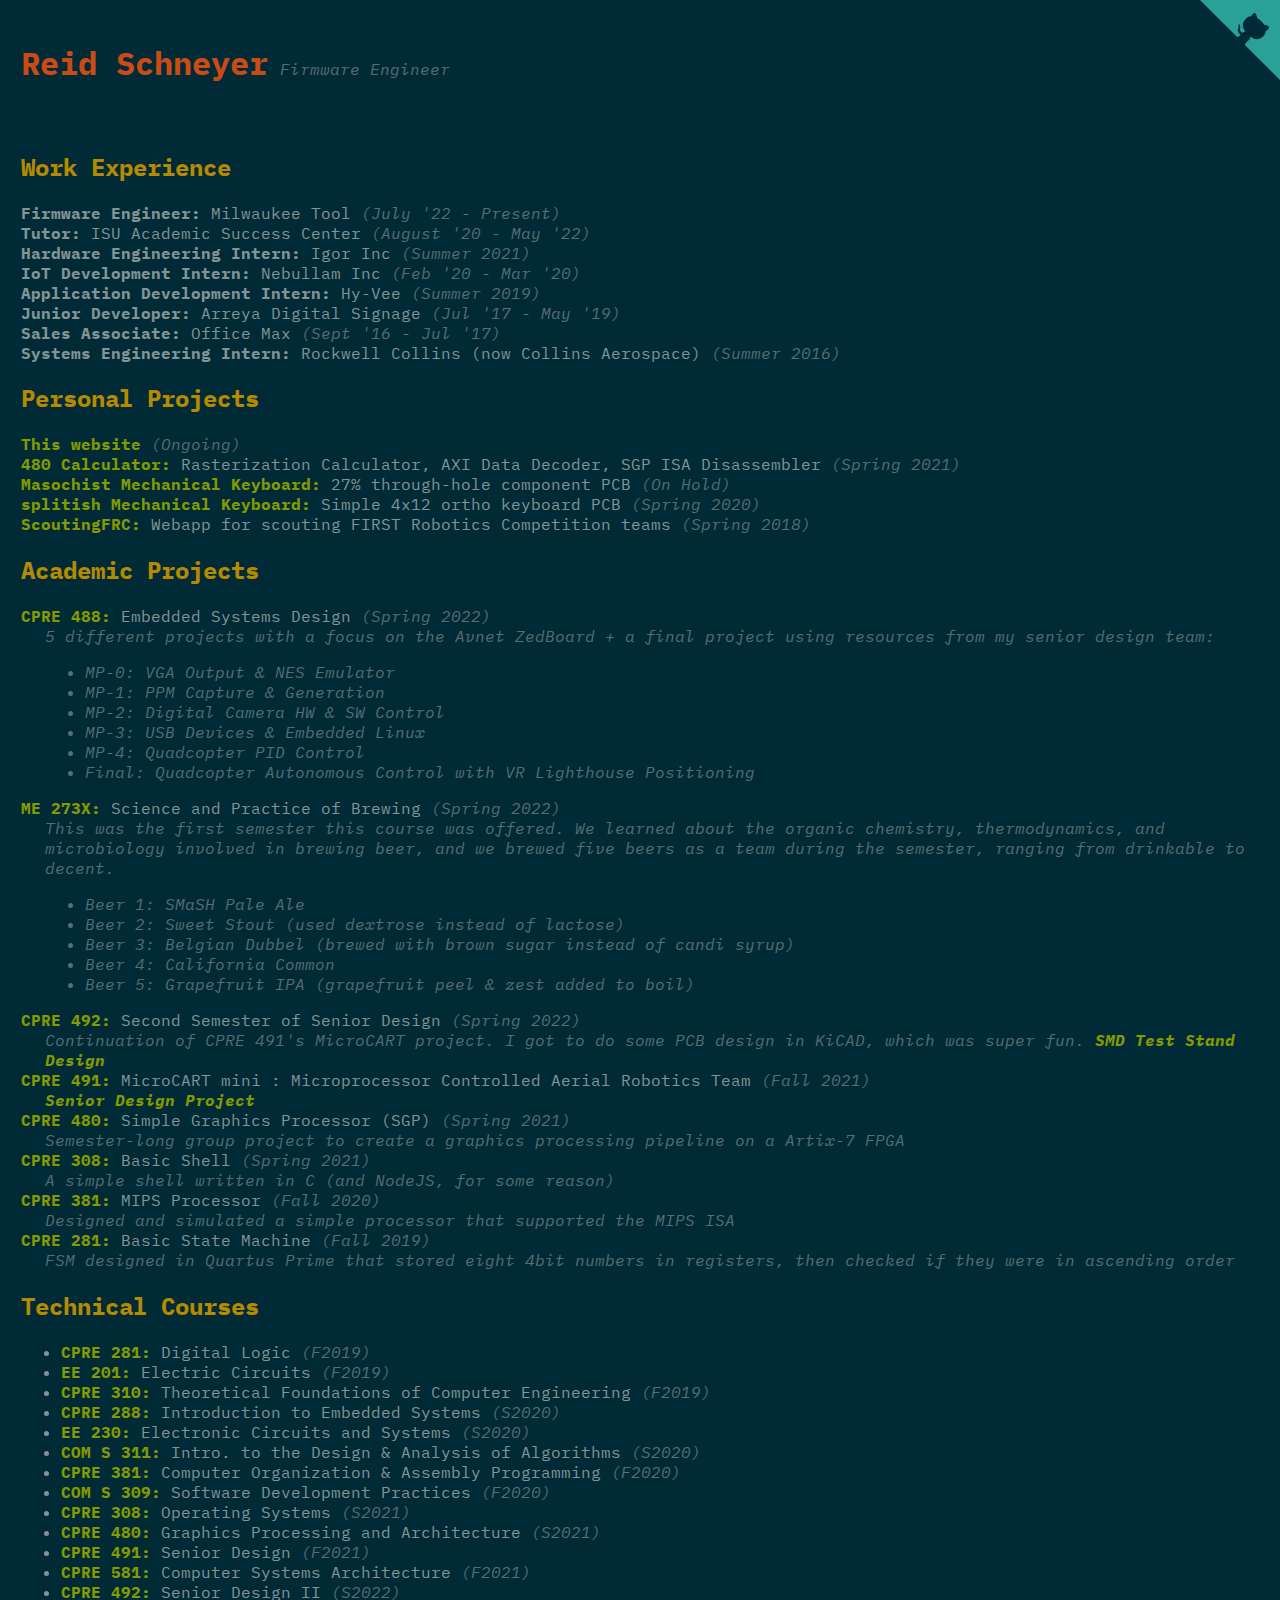
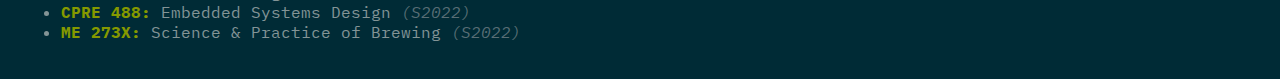
==== commit b332b38d: "Update index.html with subtitle" ====
--- a/index.html
+++ b/index.html
@@ -14,7 +14,7 @@
         <div class="flex-all">
             <div class="flex-header">
                 <h1>Reid Schneyer</h1>
-                <i>Computer Engineering Student & tiny keyboard enthusiast</i>
+                <i>Firmware Engineer</i>
             </div>
             <div class="flex-content">
                 <div id="work_experience">
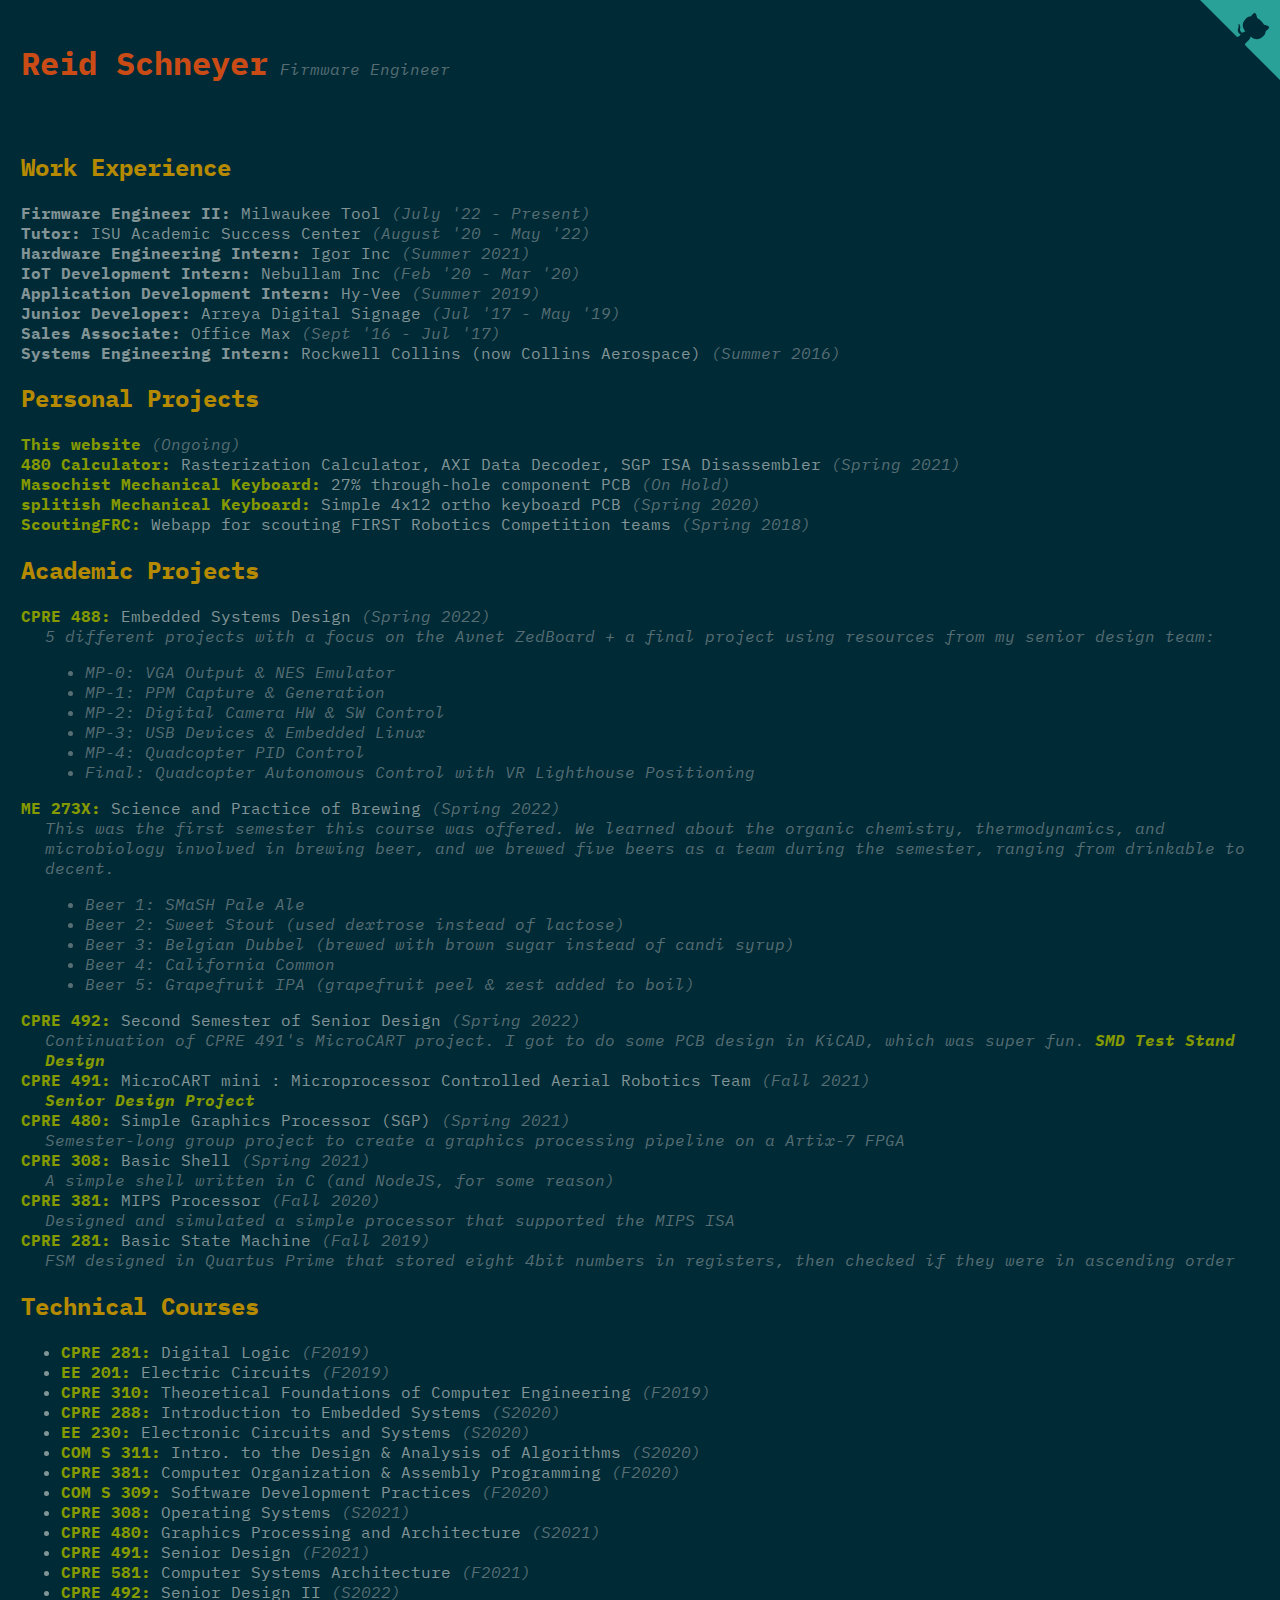
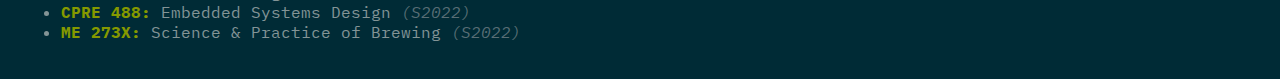
==== commit dd101d8e: "Got Promoted 🎉" ====
--- a/index.html
+++ b/index.html
@@ -20,7 +20,7 @@
                 <div id="work_experience">
                     <h2>Work Experience</h2>
                     <div class="flex-project">
-                        <a>Firmware Engineer:</a>
+                        <a>Firmware Engineer II:</a>
                         <span>Milwaukee Tool</span>
                         <i>(July '22 - Present)</i>
                     </div>
